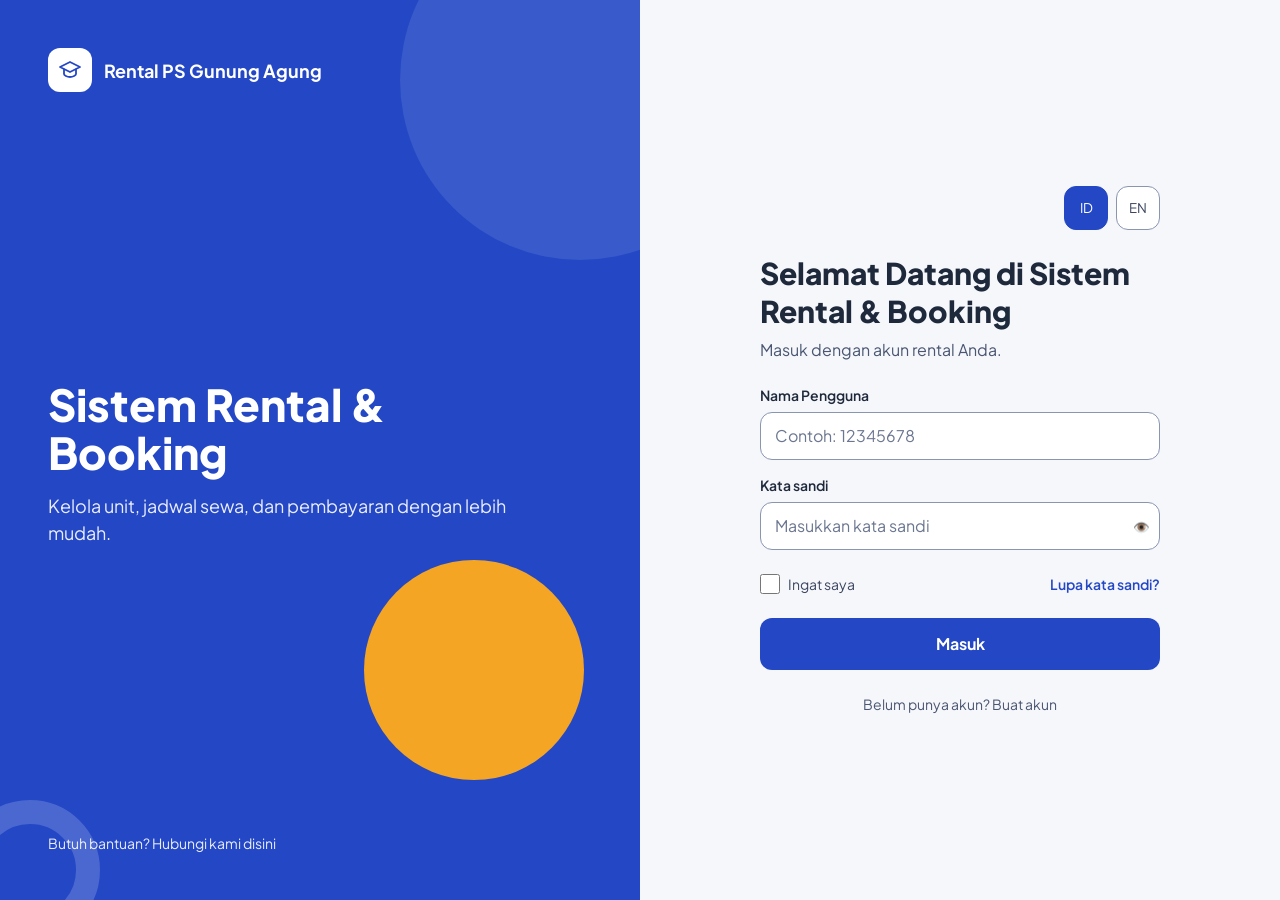
==== login.html @ 5592340b "update web vercel upload web rental ps" ====
<!doctype html>
<html lang="id">
<head>
  <meta charset="utf-8">
  <meta name="viewport" content="width=device-width, initial-scale=1">
  <title>Masuk Portal Akademik</title>
  <link href="https://fonts.googleapis.com/css2?family=Plus+Jakarta+Sans:wght@400;500;600;700;800&display=swap" rel="stylesheet">
  <link rel="stylesheet" href="assets/css/style.css">
</head>
<body>
  <div class="login">

    <section class="hero">
      <div class="shape s1" aria-hidden="true"></div>
      <div class="shape s2" aria-hidden="true"></div>
      <div class="shape s3" aria-hidden="true"></div>

      <div class="brand">
        <div class="brand-icon">
          <svg width="24" height="24" viewBox="0 0 24 24" fill="none" stroke="currentColor" stroke-width="1.8" stroke-linecap="round" stroke-linejoin="round" aria-hidden="true"><path d="M2 9l10-5 10 5-10 5L2 9z"/><path d="M6 11.5V16c0 1.5 3 3 6 3s6-1.5 6-3v-4.5"/></svg>
        </div>
        <div class="brand-name">Rental PS Gunung Agung</div>
      </div>

      <div class="hero-text">
        <h1>Sistem Rental & Booking</h1>
        <p>Kelola unit, jadwal sewa, dan pembayaran dengan lebih mudah.</p>
      </div>

      <div class="hero-help">Butuh bantuan? Hubungi kami disini</div>
    </section>

    <main class="form-side">
      <div class="form-card">

        <div class="lang">
          <button type="button" class="active">ID</button>
          <button type="button">EN</button>
        </div>

        <div>
          <h2>Selamat Datang di Sistem Rental & Booking</h2>
          <p class="sub" style="margin-top: 8px">Masuk dengan akun rental Anda.</p>
        </div>

        <form class="fields" onsubmit="return false">
          <div class="field">
            <label for="akun">Nama Pengguna</label>
            <input id="akun" type="text" placeholder="Contoh: 12345678" autocomplete="username">
          </div>
          <div class="field">
            <label for="sandi">Kata sandi</label>
              <div style="position: relative;">
              <input id="sandi" type="password" placeholder="Masukkan kata sandi" autocomplete="current-password" style="width: 100%; padding-right: 40px;">
              <button type="button" id="toggleSandi" style="position: absolute; right: 10px; top: 50%; transform: translateY(-50%); background: none; border: none; cursor: pointer;">👁️</button>
            </div>
          </div>
        </form>

        <div class="row">
          <label class="check"><input type="checkbox"> Ingat saya</label>
          <a href="#" class="link">Lupa kata sandi?</a>
        </div>

        <a href="dashboard.html" class="btn">Masuk</a>

        <p class="note">Belum punya akun? Buat akun</p>
      </div>
    </main>

  </div>
  <script src="assets/js/script.js"></script>
</body>
</html>
---- assets/css/style.css ----
/* Warna utama: ganti --brand untuk mengubah tema seluruh halaman */
:root {
  --brand: #2347C5;
  --ink: #0F1B3D;
  --muted: #4A5672;
  --line: #E3E8F2;
  --bg: #F5F7FB;
  --amber: #F5A524;
  --amber-soft: #FFE2A8;
  --amber-ink: #3A2400;
}

* { box-sizing: border-box; }

body {
  margin: 0;
  font-family: 'Plus Jakarta Sans', system-ui, sans-serif;
  color: var(--ink);
  background: var(--bg);
}

a { color: var(--brand); }
h1, h2, p { margin: 0; }

/* ---------- Halaman login ---------- */
.login { min-height: 100vh; display: flex; flex-wrap: wrap; }

.hero {
  flex: 1 1 440px;
  min-height: 420px;
  padding: 48px;
  background: var(--brand);
  color: #fff;
  position: relative;
  overflow: hidden;
  display: flex;
  flex-direction: column;
  justify-content: space-between;
  gap: 40px;
}
.hero > * { position: relative; }
.hero > .shape { position: absolute; border-radius: 50%; }
.shape.s1 { width: 360px; height: 360px; background: rgba(255,255,255,.10); right: -120px; top: -100px; }
.shape.s2 { width: 220px; height: 220px; background: var(--amber); right: 56px; bottom: 120px; }
.shape.s3 { width: 140px; height: 140px; border: 24px solid rgba(255,255,255,.18); left: -40px; bottom: -40px; }

.brand { display: flex; align-items: center; gap: 12px; }
.brand-icon {
  width: 44px; height: 44px; border-radius: 12px;
  background: #fff; color: var(--brand);
  display: flex; align-items: center; justify-content: center;
}
.brand-name { font-size: 18px; font-weight: 700; }

.hero-text { max-width: 460px; display: flex; flex-direction: column; gap: 16px; }
.hero-text h1 { font-size: 44px; line-height: 1.1; font-weight: 800; }
.hero-text p { font-size: 18px; line-height: 1.5; color: rgba(255,255,255,.9); }
.hero-help { font-size: 14px; color: rgba(255,255,255,.9); }

.form-side {
  flex: 1 1 440px;
  padding: 48px 24px;
  display: flex;
  align-items: center;
  justify-content: center;
}
.form-card { width: 100%; max-width: 400px; display: flex; flex-direction: column; gap: 24px; }

.lang { display: flex; justify-content: flex-end; gap: 8px; }
.lang button {
  min-width: 44px; height: 44px; border-radius: 12px;
  border: 1px solid #8A95B0; background: #fff; color: #3B4660;
  font: 700 14px inherit; font-family: inherit; cursor: pointer;
}
.lang button.active { background: var(--brand); border-color: var(--brand); color: #fff; }

.form-card h2 { font-size: 30px; font-weight: 800; }
.form-card .sub { font-size: 16px; line-height: 1.5; color: var(--muted); }

.field { display: flex; flex-direction: column; gap: 8px; }
.field label { font-size: 14px; font-weight: 600; }
.field input {
  height: 48px; padding: 0 14px;
  border: 1px solid #8A95B0; border-radius: 12px;
  background: #fff; color: var(--ink);
  font-family: inherit; font-size: 16px;
}
.field input::placeholder { color: #6B7690; }
.field input:focus-visible { outline: 3px solid rgba(35,71,197,.35); outline-offset: 1px; }
.fields { display: flex; flex-direction: column; gap: 16px; }

.row { display: flex; flex-wrap: wrap; align-items: center; justify-content: space-between; gap: 12px; }
.check { display: flex; align-items: center; gap: 8px; font-size: 14px; color: #3B4660; }
.check input { width: 20px; height: 20px; margin: 0; }
.link { font-size: 14px; font-weight: 600; text-decoration: none; }

.btn {
  display: flex; align-items: center; justify-content: center;
  height: 52px; border-radius: 12px;
  background: var(--brand); color: #fff;
  font-size: 16px; font-weight: 700; text-decoration: none;
}
.btn:hover { filter: brightness(.92); }
.note { font-size: 14px; line-height: 1.5; color: var(--muted); text-align: center; }

/* ---------- Dashboard ---------- */
.app { min-height: 100vh; display: flex; flex-wrap: wrap; }

.sidebar {
  flex: 1 1 240px;
  background: #fff;
  border-right: 1px solid var(--line);
  padding: 28px 20px;
  display: flex;
  flex-direction: column;
  justify-content: space-between;
  gap: 28px;
}
.sidebar .brand { padding: 0 6px; }
.sidebar .brand-icon { width: 40px; height: 40px; background: var(--brand); color: #fff; }
.sidebar .brand-name { font-size: 16px; font-weight: 800; }
.side-top { display: flex; flex-direction: column; gap: 28px; }
.menu { display: flex; flex-direction: column; gap: 4px; }

.menu a, .logout {
  display: flex; align-items: center; gap: 12px;
  min-height: 44px; padding: 0 14px; border-radius: 12px;
  color: #3B4660; font-size: 15px; font-weight: 600; text-decoration: none;
}
.menu a:hover, .logout:hover { background: var(--bg); }
.menu a.active { background: var(--brand); color: #fff; }
.logout { border: 1px solid #CBD3E4; }

.content {
  flex: 999 1 560px;
  min-width: 0;
  padding: 32px;
  display: flex;
  flex-direction: column;
  gap: 24px;
}

.topbar { display: flex; flex-wrap: wrap; align-items: center; justify-content: space-between; gap: 16px; }
.topbar h1 { font-size: 28px; font-weight: 800; }
.topbar p { margin-top: 4px; font-size: 15px; color: var(--muted); }
.top-actions { display: flex; align-items: center; gap: 12px; }
.icon-btn {
  width: 44px; height: 44px; border-radius: 50%;
  border: 1px solid #CBD3E4; background: #fff; color: #3B4660;
  display: flex; align-items: center; justify-content: center; cursor: pointer;
}
.avatar {
  width: 44px; height: 44px; border-radius: 50%;
  background: var(--amber); color: var(--amber-ink);
  display: flex; align-items: center; justify-content: center;
  font-size: 15px; font-weight: 800;
}

.stats { display: flex; flex-wrap: wrap; gap: 16px; }
.stat {
  flex: 1 1 200px;
  background: #fff; border: 1px solid var(--line); border-radius: 16px;
  padding: 20px; display: flex; flex-direction: column; gap: 8px;
}
.stat .label { font-size: 14px; font-weight: 600; color: var(--muted); }
.stat .value { font-size: 32px; font-weight: 800; }
.stat.primary { background: var(--brand); border-color: var(--brand); color: #fff; }
.stat.primary .label { color: rgba(255,255,255,.9); }

.panels { display: flex; flex-wrap: wrap; gap: 16px; align-items: flex-start; }
.card {
  background: #fff; border: 1px solid var(--line); border-radius: 16px;
  padding: 24px; min-width: 0;
}
.card.wide { flex: 2 1 360px; }
.card.narrow { flex: 1 1 280px; display: flex; flex-direction: column; gap: 16px; }
.card h2 { font-size: 18px; font-weight: 800; }
.card.wide h2 { margin-bottom: 8px; }

.lesson { display: flex; align-items: center; gap: 16px; padding: 16px 0; border-top: 1px solid var(--line); }
.lesson:first-of-type { border-top: 0; }
.lesson:last-child { padding-bottom: 0; }
.time { width: 64px; font-size: 14px; font-weight: 700; color: var(--brand); }
.lesson-info { flex: 1; min-width: 0; }
.lesson-info strong { display: block; font-size: 16px; font-weight: 600; }
.lesson-info span { font-size: 14px; color: var(--muted); }

.tag {
  padding: 4px 10px; border-radius: 999px;
  background: var(--amber-soft); color: var(--amber-ink);
  font-size: 13px; font-weight: 700;
}

.news { display: flex; flex-direction: column; gap: 6px; padding-bottom: 16px; border-bottom: 1px solid var(--line); }
.news:last-of-type { border-bottom: 0; padding-bottom: 0; }
.news-meta { display: flex; align-items: center; gap: 8px; font-size: 13px; color: var(--muted); }
.news-meta .tag { padding: 2px 8px; font-size: 12px; }
.news-title { font-size: 16px; font-weight: 600; line-height: 1.4; }
.all-link { display: flex; align-items: center; min-height: 44px; font-size: 15px; font-weight: 700; text-decoration: none; }

/*untuk css selain beranda*/
*{margin:0;padding:0;box-sizing:border-box;font-family:'Plus Jakarta Sans',sans-serif}
body{background:#f6f7fb;color:#1e293b}
.app{display:flex;min-height:100vh}
.sidebar{width:260px;background:#fff;border-right:1px solid #e2e8f0;padding:20px;position:fixed;height:100vh}
.sidebar a{display:flex;gap:12px;padding:12px 14px;border-radius:10px;text-decoration:none;color:#64748b;font-weight:500;margin-bottom:6px}
.sidebar a.active{background:#1e40af;color:#fff}
.content{margin-left:260px;flex:1;padding:32px}
.topbar{display:flex;justify-content:space-between;align-items:center;margin-bottom:28px}
.topbar h1{font-size:28px;font-weight:800}
.topbar p{color:#64748b;margin-top:4px}
.top-actions{display:flex;gap:12px;align-items:center}
.avatar{width:40px;height:40px;background:#1e40af;color:#fff;border-radius:50%;display:flex;align-items:center;justify-content:center;font-weight:700}





















/*ini untuk menu selain beranda*/
/* Komponen untuk halaman dalam (booking, tagihan, riwayat, promo, profil).
   Urutan di <head>: style.css, beranda.css, halaman.css */

/* Teks yang hanya dibaca pembaca layar */
.sr {
  position: absolute; width: 1px; height: 1px; margin: -1px; padding: 0;
  overflow: hidden; clip: rect(0 0 0 0); white-space: nowrap; border: 0;
}

/* ---------- Susunan kolom ---------- */
.stack { display: flex; flex-direction: column; gap: 16px; flex: 2 1 420px; min-width: 0; }
.side-stack { display: flex; flex-direction: column; gap: 16px; flex: 1 1 300px; min-width: 0; }
.side-stack > .card { flex: none; }
.section-title { font-size: 20px; font-weight: 800; margin: 4px 0 -4px; }

/* ---------- Tombol tambahan ---------- */
.btn-sm.outline { border-color: #8A95B0; color: #3B4660; background: #fff; }
.btn-sm.danger { border-color: #C0392B; color: #A32A1D; background: #fff; }
.btn-sm[disabled] { opacity: .5; cursor: not-allowed; filter: none; }

/* ---------- Label status ---------- */
.tag-bad { background: #FAD9D5; color: #7A1F14; }

/* ---------- Tab filter ---------- */
.tabs { display: flex; flex-wrap: wrap; gap: 8px; }
.tab {
  min-height: 44px; padding: 0 18px; border-radius: 999px;
  border: 1px solid #CBD3E4; background: #fff; color: #3B4660;
  font-family: inherit; font-size: 15px; font-weight: 600; cursor: pointer;
}
.tab[aria-pressed="true"] { background: var(--brand); border-color: var(--brand); color: #fff; }

/* ---------- Kartu booking ---------- */
.b-card {
  display: flex; flex-wrap: wrap; align-items: center; gap: 16px 20px;
  background: #fff; border: 1px solid var(--line); border-radius: 16px; padding: 20px;
}
.b-card[hidden] { display: none; }
.b-date { width: 64px; flex: none; text-align: center; border-radius: 12px; background: var(--bg); padding: 10px 0; }
.b-date strong { display: block; font-size: 24px; font-weight: 800; line-height: 1.1; color: var(--brand); }
.b-date span { font-size: 13px; font-weight: 600; color: var(--muted); }
.b-info { flex: 1 1 200px; min-width: 0; }
.b-info h3 { margin: 0; font-size: 17px; font-weight: 700; }
.b-info p { margin: 4px 0 0; font-size: 14px; line-height: 1.6; color: var(--muted); }
.b-side { display: flex; flex-direction: column; align-items: flex-end; gap: 10px; }
.b-price { font-size: 16px; font-weight: 700; }
.b-actions { display: flex; flex-wrap: wrap; justify-content: flex-end; gap: 8px; }

/* ---------- Daftar aturan / info ---------- */
.info-list { display: flex; flex-direction: column; }
.info-item { display: flex; gap: 14px; padding: 14px 0; border-top: 1px solid var(--line); }
.info-item:first-child { border-top: 0; }
.info-icon {
  width: 44px; height: 44px; flex: none; border-radius: 12px;
  background: #E8EEFD; color: var(--brand);
  display: flex; align-items: center; justify-content: center;
}
.info-item strong { display: block; font-size: 16px; font-weight: 600; }
.info-item span { font-size: 14px; line-height: 1.5; color: var(--muted); }

/* ---------- Tabel ---------- */
.table-wrap { overflow-x: auto; }
table.data { width: 100%; min-width: 560px; border-collapse: collapse; font-size: 15px; }
table.data th {
  padding: 12px; text-align: left; white-space: nowrap;
  font-size: 13px; font-weight: 700; color: var(--muted);
  border-bottom: 1px solid var(--line);
}
table.data td { padding: 16px 12px; vertical-align: middle; border-bottom: 1px solid var(--line); }
table.data tr:last-child td { border-bottom: 0; }
table.data .num { text-align: right; white-space: nowrap; }
table.data .strong { font-weight: 600; }
table.data a { font-weight: 700; text-decoration: none; }

/* ---------- Saldo deposit ---------- */
.balance { font-size: 36px; font-weight: 800; }
.balance-note { font-size: 14px; line-height: 1.5; color: var(--muted); }

/* ---------- Filter & halaman ---------- */
.filters { display: flex; flex-wrap: wrap; gap: 12px; align-items: flex-end; margin-bottom: 8px; }
.filters .field { flex: 1 1 180px; min-width: 0; }
.filters .field.search { flex: 2 1 240px; }
.filters .btn-sm { min-height: 48px; }
.pager {
  display: flex; flex-wrap: wrap; align-items: center; justify-content: space-between;
  gap: 12px; margin-top: 16px; font-size: 14px; color: var(--muted);
}
.pager div { display: flex; gap: 8px; }

/* ---------- Kartu promo ---------- */
.cards { display: flex; flex-wrap: wrap; gap: 16px; }
.promo {
  flex: 1 1 280px; min-width: 0;
  display: flex; flex-direction: column; gap: 12px;
  background: #fff; border: 1px solid var(--line); border-radius: 16px; padding: 24px;
}
.promo.featured { background: var(--brand); border-color: var(--brand); color: #fff; }
.promo .tag { align-self: flex-start; }
.promo h3 { margin: 0; font-size: 20px; font-weight: 800; line-height: 1.25; }
.promo p { margin: 0; font-size: 15px; line-height: 1.5; color: var(--muted); }
.promo-until { font-size: 13px; font-weight: 600; color: var(--muted); }
.promo.featured p, .promo.featured .promo-until { color: rgba(255,255,255,.9); }
.code {
  margin-top: auto; padding: 8px 8px 8px 16px;
  display: flex; align-items: center; justify-content: space-between; gap: 12px;
  border: 1.5px dashed #8A95B0; border-radius: 12px;
  font-weight: 800; letter-spacing: .08em;
}
.promo.featured .code { border-color: rgba(255,255,255,.6); }

/* ---------- Tanya jawab ---------- */
details.faq { border-top: 1px solid var(--line); }
details.faq:first-of-type { border-top: 0; }
details.faq summary {
  display: flex; align-items: center; justify-content: space-between; gap: 12px;
  min-height: 52px; list-style: none; cursor: pointer;
  font-size: 16px; font-weight: 600;
}
details.faq summary::-webkit-details-marker { display: none; }
details.faq summary::after { content: "+"; font-size: 22px; font-weight: 500; color: var(--brand); }
details.faq[open] summary::after { content: "\2013"; }
details.faq p { margin: 0 0 16px; font-size: 15px; line-height: 1.6; color: var(--muted); }

/* ---------- Profil & formulir ---------- */
.profile-head { display: flex; flex-wrap: wrap; align-items: center; gap: 20px; }
.avatar-lg {
  width: 88px; height: 88px; border-radius: 50%;
  background: var(--amber); color: var(--amber-ink);
  display: flex; align-items: center; justify-content: center;
  font-size: 30px; font-weight: 800;
}
.profile-head h2 { font-size: 22px; }
.profile-head p { margin-top: 4px; font-size: 15px; color: var(--muted); }
.stack-form { display: flex; flex-direction: column; gap: 16px; }
.form-grid { display: flex; flex-wrap: wrap; gap: 16px; }
.form-grid .field { flex: 1 1 240px; min-width: 0; }
.form-actions { display: flex; flex-wrap: wrap; gap: 12px; }
.field input[type=file] { height: auto; padding: 10px 14px; }
.pref { display: flex; align-items: flex-start; gap: 12px; min-height: 44px; font-size: 15px; line-height: 1.5; }
.pref input { width: 22px; height: 22px; margin: 0; flex: none; }
.helper { font-size: 14px; line-height: 1.5; color: var(--muted); }

/*style load refresh*/
/* GARIS LOADING ATAS KAYA YOUTUBE */
#top-progress {
  position: fixed;
  top: 0;
  left: 0;
  height: 3px;
  width: 0%;
  background: #1e40af; /* biru Rental PS */
  z-index: 99999;
  transition: width 0.3s ease;
  box-shadow: 0 0 8px rgba(30, 64, 175, 0.6);
}
#top-progress.loading {
  width: 85%; /* jalan dulu ke 85% */
}
#top-progress.done {
  width: 100%;
  opacity: 0;
  transition: width 0.2s ease, opacity 0.3s ease 0.2s;
}
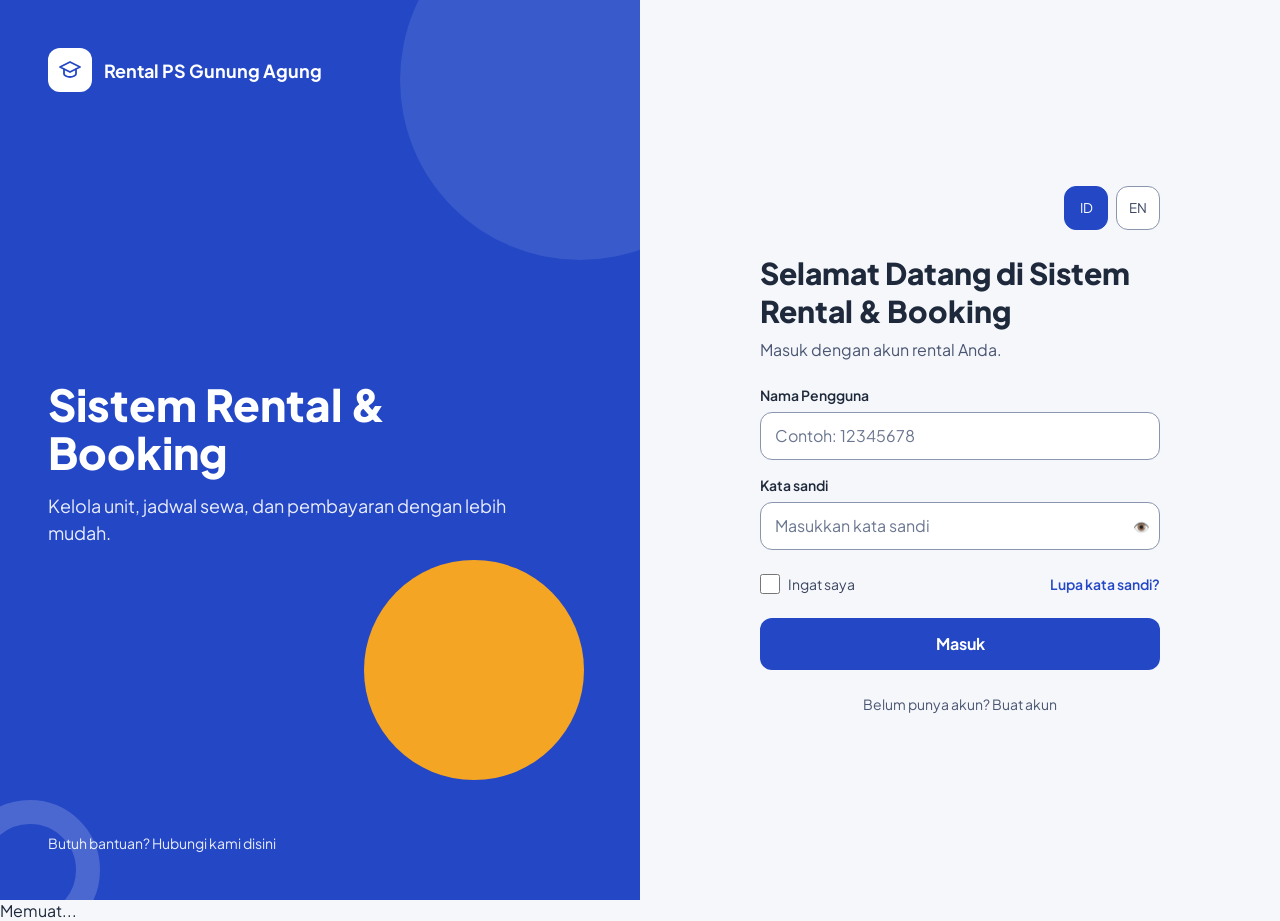
==== commit 55a0b7a4: "Update login.html" ====
--- a/login.html
+++ b/login.html
@@ -7,6 +7,7 @@
   <link href="https://fonts.googleapis.com/css2?family=Plus+Jakarta+Sans:wght@400;500;600;700;800&display=swap" rel="stylesheet">
   <link rel="stylesheet" href="assets/css/style.css">
 </head>
+<div id="top-progress"></div>
 <body>
   <div class="login">
 
@@ -71,4 +72,8 @@
   </div>
   <script src="assets/js/script.js"></script>
 </body>
+<div id="page-loader">
+  <div class="spinner"></div>
+  <p>Memuat...</p>
+</div>
 </html>
